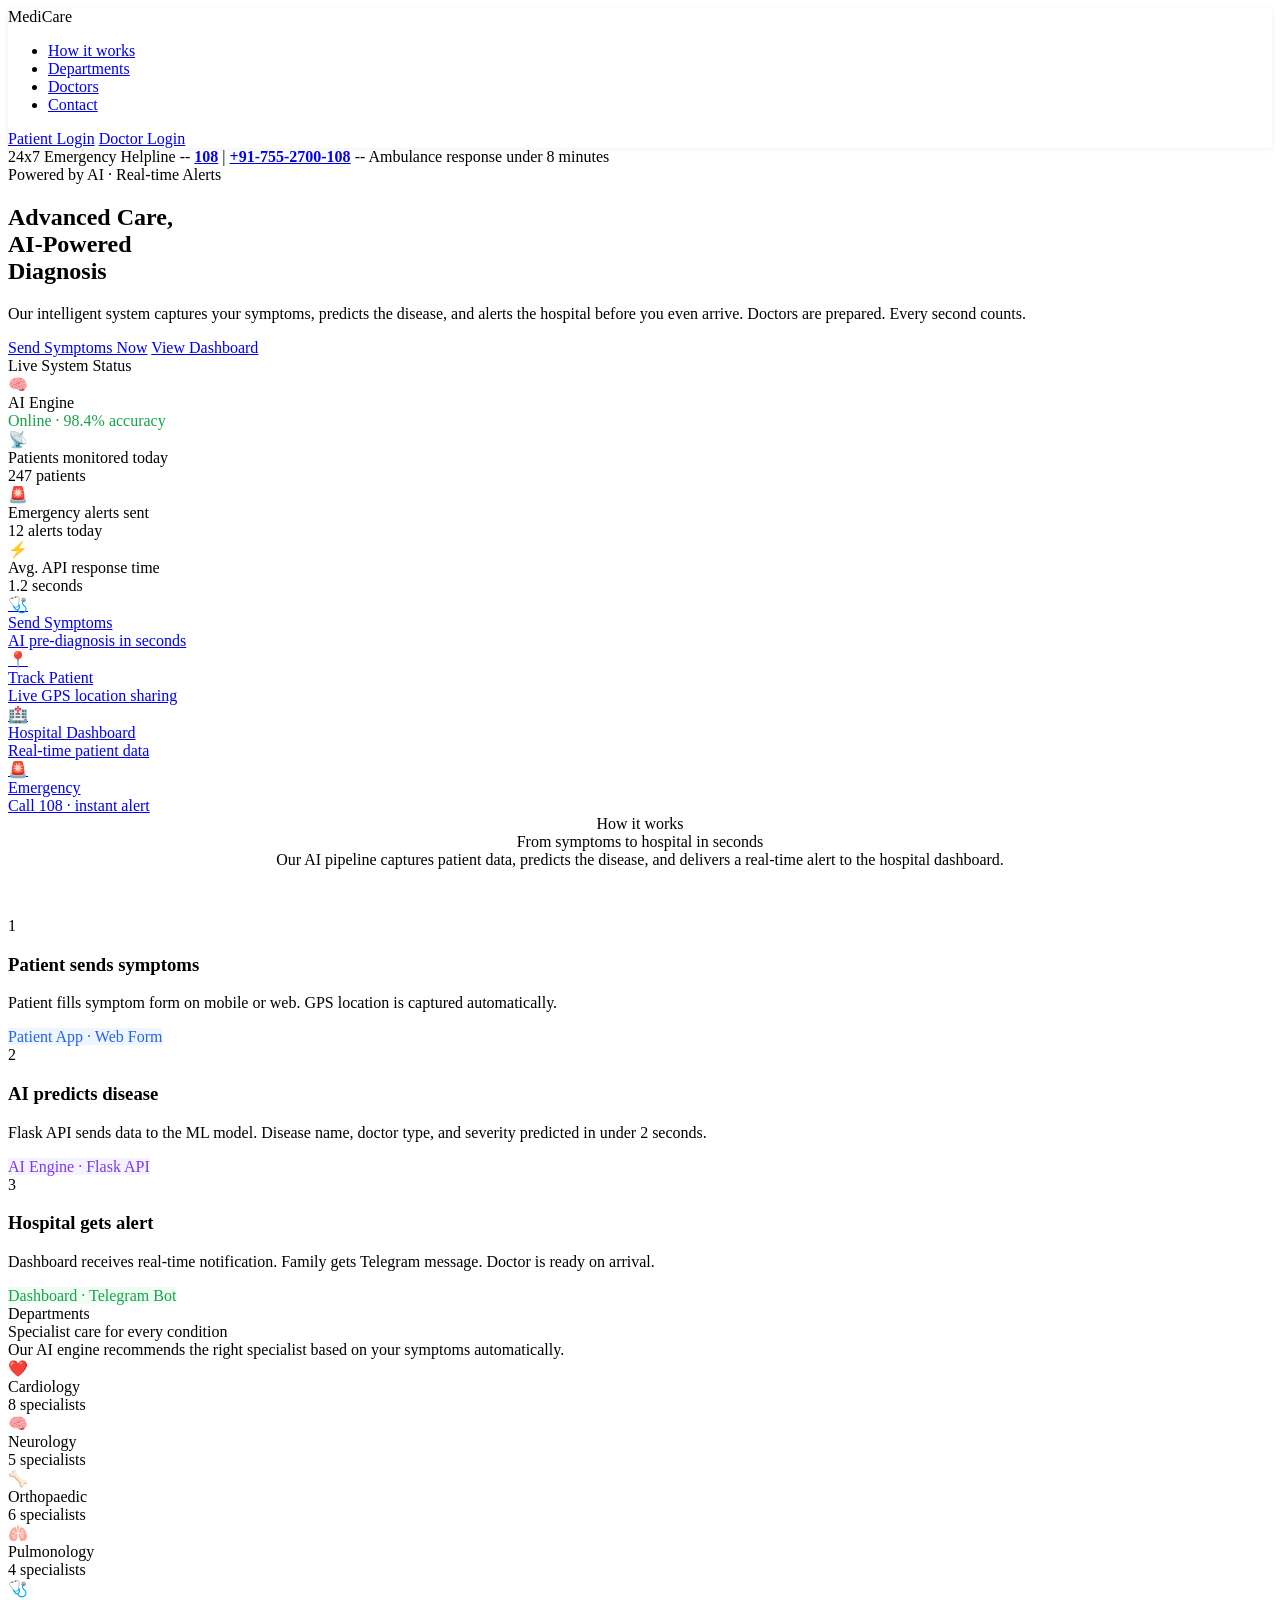
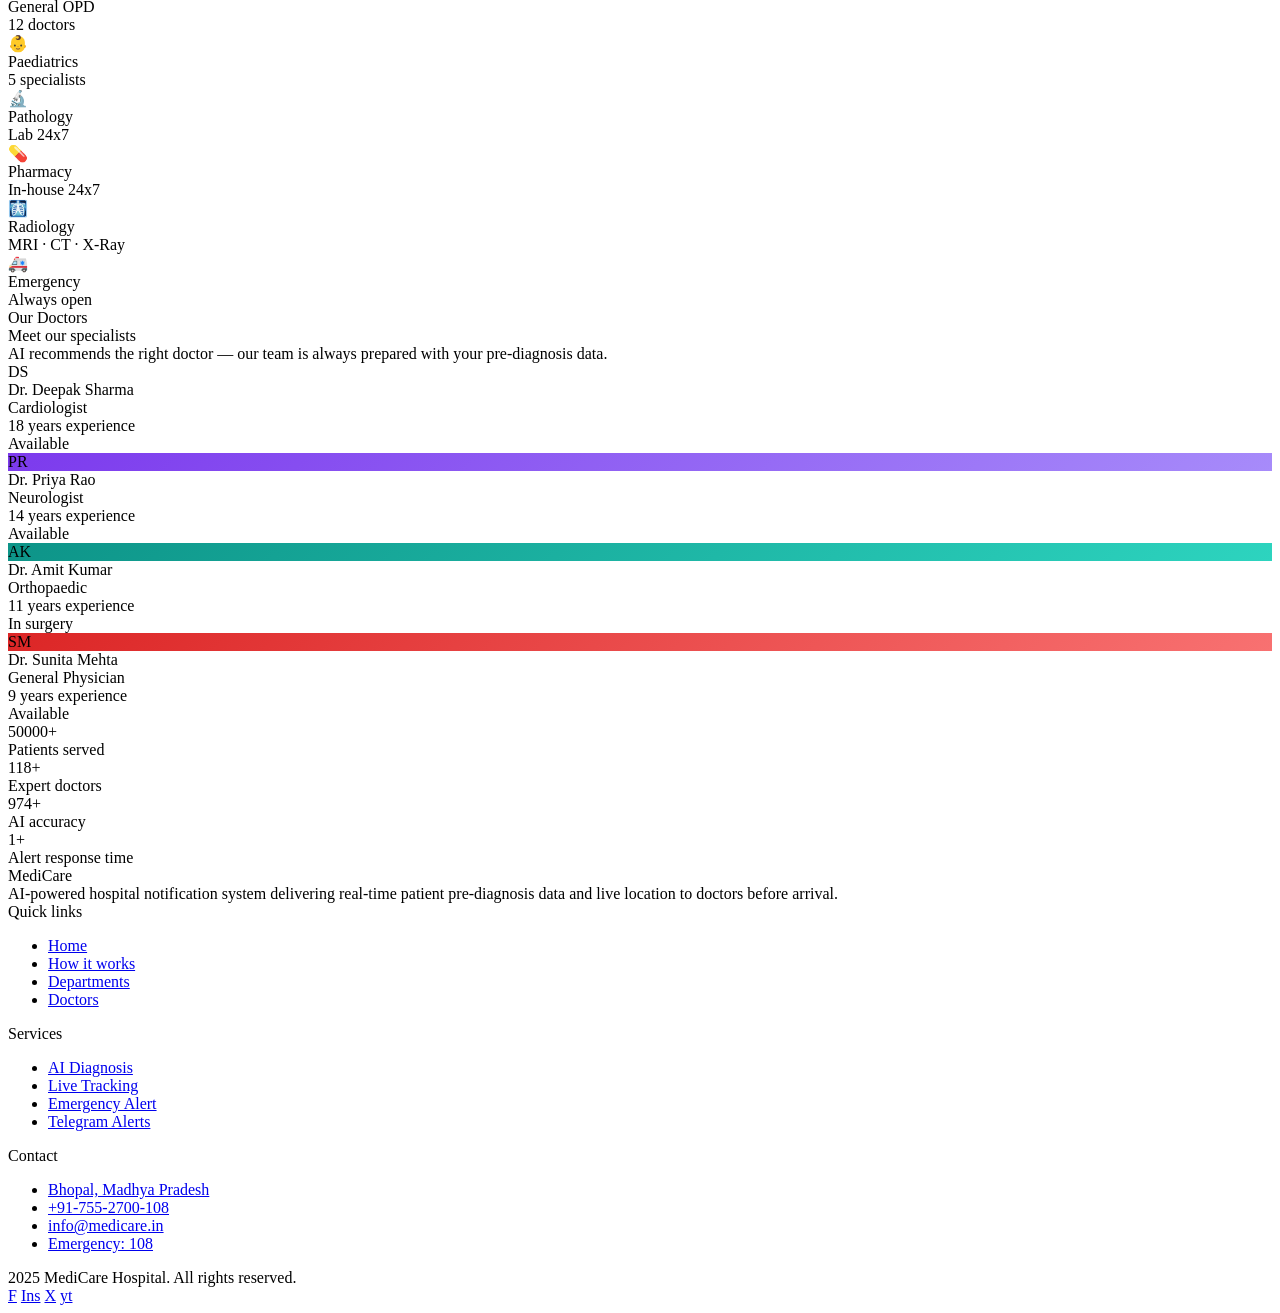
==== index.html @ 21684c30 "added python file" ====
<!DOCTYPE html>
<html lang="en">
<head>
  <meta charset="UTF-8"/>
  <meta name="viewport" content="width=device-width, initial-scale=1.0"/>
  <title>MediCare Hospital — AI-Powered Healthcare</title>
  <link href="https://fonts.googleapis.com/css2?family=Cormorant+Garamond:wght@600;700&family=DM+Sans:wght@300;400;500;600&display=swap" rel="stylesheet"/>
  <link rel="stylesheet" href="styles.css"/>
  <link rel="stylesheet" href="navbar-auth.css"/>
  
</head>
<body>

  <!-- NAVBAR -->
  <nav>
    <div class="logo">Medi<span>Care</span></div>
    <ul class="nav-links">
      <li><a href="#how">How it works</a></li>
      <li><a href="#departments">Departments</a></li>
      <li><a href="#doctors">Doctors</a></li>
      <li><a href="#contact">Contact</a></li>
      
    </ul>
    <div class="nav-right">
      <a href=" patient-login.html" class="btn btn-outline">Patient Login</a>
      <a href="doctor-login.html" class="btn btn-blue">Doctor Login</a>
    </div>
  </nav>


  <!-- EMERGENCY STRIP -->
  <div class="emergency-strip">
    <div class="pulse-dot"></div>
    <span>24x7 Emergency Helpline --</span>
    
  <a href="tel:108"><strong>108</strong></a> |
  <a href="tel:+917552700108"><strong>+91-755-2700-108</strong></a>


    <span>-- Ambulance response under 8 minutes</span>
  </div>
  

  <!-- HERO -->
  <section class="hero">
    <div class="hero-left">
      <div class="ai-badge">
        <div class="ai-badge-dot"></div>
        Powered by AI · Real-time Alerts
      </div>
      <h1>Advanced Care,<br/><span>AI-Powered</span><br/>Diagnosis</h1>
      <p>Our intelligent system captures your symptoms, predicts the disease, and alerts the hospital before you even arrive. Doctors are prepared. Every second counts.</p>
      <div class="hero-btns">
        <a href="#" id="sendSymptomsBtn" class="btn btn-blue btn-lg">Send Symptoms Now</a>
        <a href="#" id="dashboardHero" class="btn btn-outline btn-lg">View Dashboard</a>
      </div>
    </div>
    <div class="hero-right">
      <div class="hero-card">
        <div class="hero-card-title">Live System Status</div>
        <div class="stat-row">
          <div class="stat-icon blue">🧠</div>
          <div>
            <div class="stat-label">AI Engine</div>
            <div class="stat-value" style="color:#16a34a">Online · 98.4% accuracy</div>
          </div>
        </div>
        <div class="stat-row">
          <div class="stat-icon green">📡</div>
          <div>
            <div class="stat-label">Patients monitored today</div>
            <div class="stat-value">247 patients</div>
          </div>
        </div>
        <div class="stat-row">
          <div class="stat-icon red">🚨</div>
          <div>
            <div class="stat-label">Emergency alerts sent</div>
            <div class="stat-value">12 alerts today</div>
          </div>
        </div>
        <div class="stat-row">
          <div class="stat-icon amber">⚡</div>
          <div>
            <div class="stat-label">Avg. API response time</div>
            <div class="stat-value">1.2 seconds</div>
          </div>
        </div>
      </div>
    </div>
  </section>

  <!-- QUICK ACTIONS -->
  <div class="quick-actions">
    <a class="qa-item" id="qaSendSymptoms" href="#"><div class="qa-icon">🩺</div><div><div class="qa-text-title">Send Symptoms</div><div class="qa-text-sub">AI pre-diagnosis in seconds</div></div></a>
    <a class="qa-item" href="track patient.html"><div class="qa-icon">📍</div><div><div class="qa-text-title">Track Patient</div><div class="qa-text-sub">Live GPS location sharing</div></div></a>
    
<a class="qa-item" id="dashboardQA" href="#">
  <div class="qa-icon">🏥</div>
  <div>
    <div class="qa-text-title">Hospital Dashboard</div>
    <div class="qa-text-sub">Real-time patient data</div>
  </div>
</a>    
<a class="qa-item" href="#"><div class="qa-icon">🚨</div><div><div class="qa-text-title">Emergency</div><div class="qa-text-sub">Call 108 · instant alert</div></div></a>
  </div>

  <!-- HOW IT WORKS -->
  <section class="section how-section" id="how">
    <div style="text-align:center">
      <div class="section-tag">How it works</div>
      <div class="section-title">From symptoms to hospital in seconds</div>
      <div class="section-sub" style="margin:0 auto 48px">Our AI pipeline captures patient data, predicts the disease, and delivers a real-time alert to the hospital dashboard.</div>
    </div>
    <div class="steps">
      <div class="step">
        <div class="step-num">1</div>
        <h3>Patient sends symptoms</h3>
        <p>Patient fills symptom form on mobile or web. GPS location is captured automatically.</p>
        <span class="step-tag" style="background:#eff6ff;color:#2563eb">Patient App · Web Form</span>
      </div>
      <div class="step">
        <div class="step-num">2</div>
        <h3>AI predicts disease</h3>
        <p>Flask API sends data to the ML model. Disease name, doctor type, and severity predicted in under 2 seconds.</p>
        <span class="step-tag" style="background:#f5f3ff;color:#7c3aed">AI Engine · Flask API</span>
      </div>
      <div class="step">
        <div class="step-num">3</div>
        <h3>Hospital gets alert</h3>
        <p>Dashboard receives real-time notification. Family gets Telegram message. Doctor is ready on arrival.</p>
        <span class="step-tag" style="background:#f0fdf4;color:#16a34a">Dashboard · Telegram Bot</span>
      </div>
    </div>
  </section>

  <!-- DEPARTMENTS -->
  <section class="section dept-section" id="departments">
    <div class="section-tag">Departments</div>
    <div class="section-title">Specialist care for every condition</div>
    <div class="section-sub">Our AI engine recommends the right specialist based on your symptoms automatically.</div>
    <div class="dept-grid">
      <div class="dept-card"><span class="dept-icon">❤️</span><div class="dept-name">Cardiology</div><div class="dept-count">8 specialists</div></div>
      <div class="dept-card"><span class="dept-icon">🧠</span><div class="dept-name">Neurology</div><div class="dept-count">5 specialists</div></div>
      <div class="dept-card"><span class="dept-icon">🦴</span><div class="dept-name">Orthopaedic</div><div class="dept-count">6 specialists</div></div>
      <div class="dept-card"><span class="dept-icon">🫁</span><div class="dept-name">Pulmonology</div><div class="dept-count">4 specialists</div></div>
      <div class="dept-card"><span class="dept-icon">🩺</span><div class="dept-name">General OPD</div><div class="dept-count">12 doctors</div></div>
      <div class="dept-card"><span class="dept-icon">👶</span><div class="dept-name">Paediatrics</div><div class="dept-count">5 specialists</div></div>
      <div class="dept-card"><span class="dept-icon">🔬</span><div class="dept-name">Pathology</div><div class="dept-count">Lab 24x7</div></div>
      <div class="dept-card"><span class="dept-icon">💊</span><div class="dept-name">Pharmacy</div><div class="dept-count">In-house 24x7</div></div>
      <div class="dept-card"><span class="dept-icon">🩻</span><div class="dept-name">Radiology</div><div class="dept-count">MRI · CT · X-Ray</div></div>
      <div class="dept-card"><span class="dept-icon">🚑</span><div class="dept-name">Emergency</div><div class="dept-count">Always open</div></div>
     
    </div>
  </section>

  <!-- DOCTORS -->
  <section class="section doctors-section" id="doctors">
    <div class="section-tag">Our Doctors</div>
    <div class="section-title">Meet our specialists</div>
    <div class="section-sub">AI recommends the right doctor — our team is always prepared with your pre-diagnosis data.</div>
    <div class="doctors-grid">
      <div class="doctor-card">
        <div class="doctor-avatar">DS</div>
        <div class="doctor-name">Dr. Deepak Sharma</div>
        <div class="doctor-spec">Cardiologist</div>
        <div class="doctor-exp">18 years experience</div>
        <span class="available-badge available">Available</span>
      </div>
      <div class="doctor-card">
        <div class="doctor-avatar" style="background:linear-gradient(135deg,#7c3aed,#a78bfa)">PR</div>
        <div class="doctor-name">Dr. Priya Rao</div>
        <div class="doctor-spec">Neurologist</div>
        <div class="doctor-exp">14 years experience</div>
        <span class="available-badge available">Available</span>
      </div>
      <div class="doctor-card">
        <div class="doctor-avatar" style="background:linear-gradient(135deg,#0d9488,#2dd4bf)">AK</div>
        <div class="doctor-name">Dr. Amit Kumar</div>
        <div class="doctor-spec">Orthopaedic</div>
        <div class="doctor-exp">11 years experience</div>
        <span class="available-badge busy">In surgery</span>
      </div>
      <div class="doctor-card">
        <div class="doctor-avatar" style="background:linear-gradient(135deg,#dc2626,#f87171)">SM</div>
        <div class="doctor-name">Dr. Sunita Mehta</div>
        <div class="doctor-spec">General Physician</div>
        <div class="doctor-exp">9 years experience</div>
        <span class="available-badge available">Available</span>
      </div>
    </div>
  </section>

  <!-- STATS -->
  <section class="stats-section">
    <div class="stats-grid">
      <div class="stat-item"><div class="stat-number">50,000+</div><div class="stat-divider"></div><div class="stat-name">Patients served</div></div>
      <div class="stat-item"><div class="stat-number">120+</div><div class="stat-divider"></div><div class="stat-name">Expert doctors</div></div>
      <div class="stat-item"><div class="stat-number">98.4%</div><div class="stat-divider"></div><div class="stat-name">AI accuracy</div></div>
      <div class="stat-item"><div class="stat-number">2s</div><div class="stat-divider"></div><div class="stat-name">Alert response time</div></div>
    </div>
  </section>

  <!-- FOOTER -->
  <footer id="contact">
    <div class="footer-grid">
      <div>
        <div class="footer-logo">Medi<span>Care</span></div>
        <div class="footer-desc">AI-powered hospital notification system delivering real-time patient pre-diagnosis data and live location to doctors before arrival.</div>
      </div>
      <div>
        <div class="footer-heading">Quick links</div>
        <ul class="footer-links">
          <li><a href="#">Home</a></li>
          <li><a href="#how">How it works</a></li>
          <li><a href="#departments">Departments</a></li>
          <li><a href="#doctors">Doctors</a></li>
        </ul>
      </div>
      <div>
        <div class="footer-heading">Services</div>
        <ul class="footer-links">
          <li><a href="#">AI Diagnosis</a></li>
          <li><a href="#">Live Tracking</a></li>
          <li><a href="#">Emergency Alert</a></li>
          <li><a href="#">Telegram Alerts</a></li>
        </ul>
      </div>
      <div>
        <div class="footer-heading">Contact</div>
        <ul class="footer-links">
          <li><a href="#">Bhopal, Madhya Pradesh</a></li>
          <li><a href="#">+91-755-2700-108</a></li>
          <li><a href="#">info@medicare.in</a></li>
          <li><a href="#">Emergency: 108</a></li>
        </ul>
      </div>
    </div>
    <div class="footer-bottom">
      <div class="footer-copy">2025 MediCare Hospital. All rights reserved.</div>
      <div class="footer-socials">
        <a class="social-btn" href="https://www.facebook.com/" target="_blank">F</a>
<a class="social-btn" href="https://www.instagram.com/" target="_blank">Ins</a>
<a class="social-btn" href="https://x.com/" target="_blank">X</a>
<a class="social-btn" href="https://www.youtube.com/" target="_blank">yt</a>
    </div>
  </footer>
  <!-- Patient login-->

  
<script src="script.js"></script>
<script src="Auth.js"></script>
<script>
  Auth.updateNavbar(); // navbar check karo page load pe
</script>
</body>
</html>
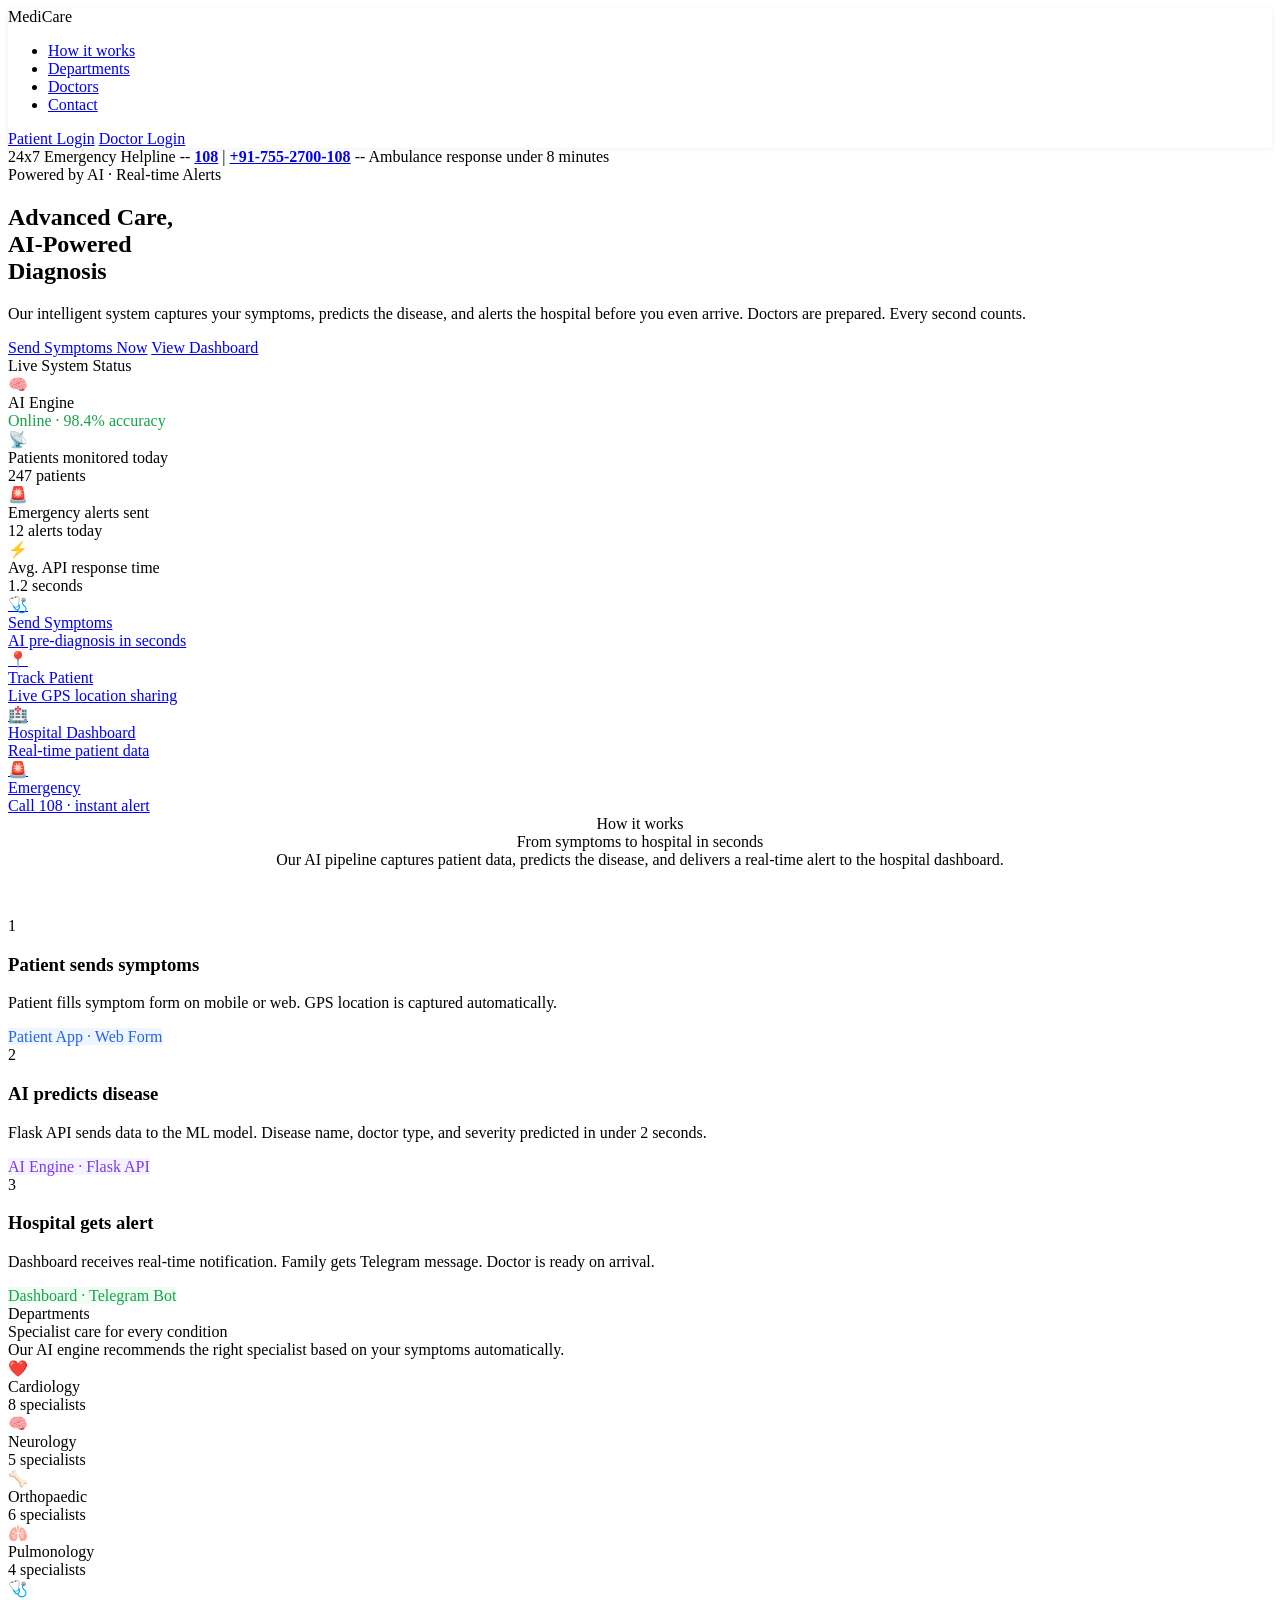
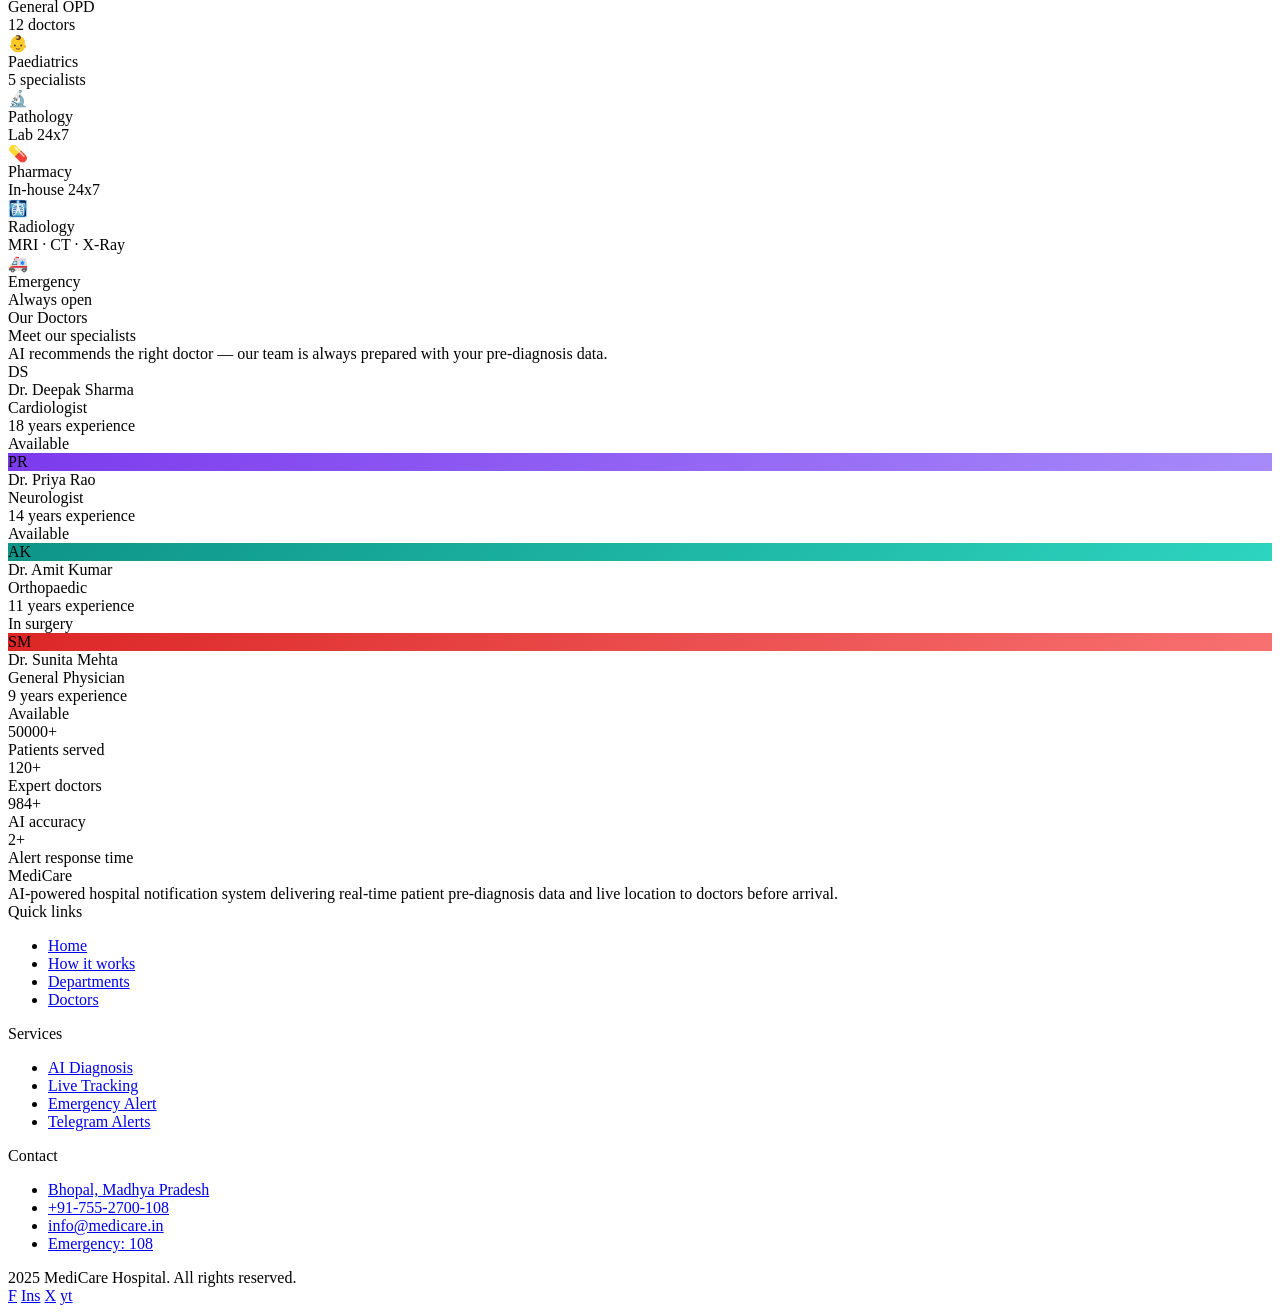
==== commit 025fae2d: "Added ML backend + improved AI fallback logic" ====
--- a/index.html
+++ b/index.html
@@ -5,8 +5,8 @@
   <meta name="viewport" content="width=device-width, initial-scale=1.0"/>
   <title>MediCare Hospital — AI-Powered Healthcare</title>
   <link href="https://fonts.googleapis.com/css2?family=Cormorant+Garamond:wght@600;700&family=DM+Sans:wght@300;400;500;600&display=swap" rel="stylesheet"/>
-  <link rel="stylesheet" href="styles.css"/>
-  <link rel="stylesheet" href="navbar-auth.css"/>
+  <link rel="stylesheet" href="Styles.css"/>
+  <link rel="stylesheet" href="Navbar auth.css"/>
   
 </head>
 <body>
@@ -22,7 +22,7 @@
       
     </ul>
     <div class="nav-right">
-      <a href=" patient-login.html" class="btn btn-outline">Patient Login</a>
+      <a href="patient-login.html" class="btn btn-outline">Patient Login</a>
       <a href="doctor-login.html" class="btn btn-blue">Doctor Login</a>
     </div>
   </nav>
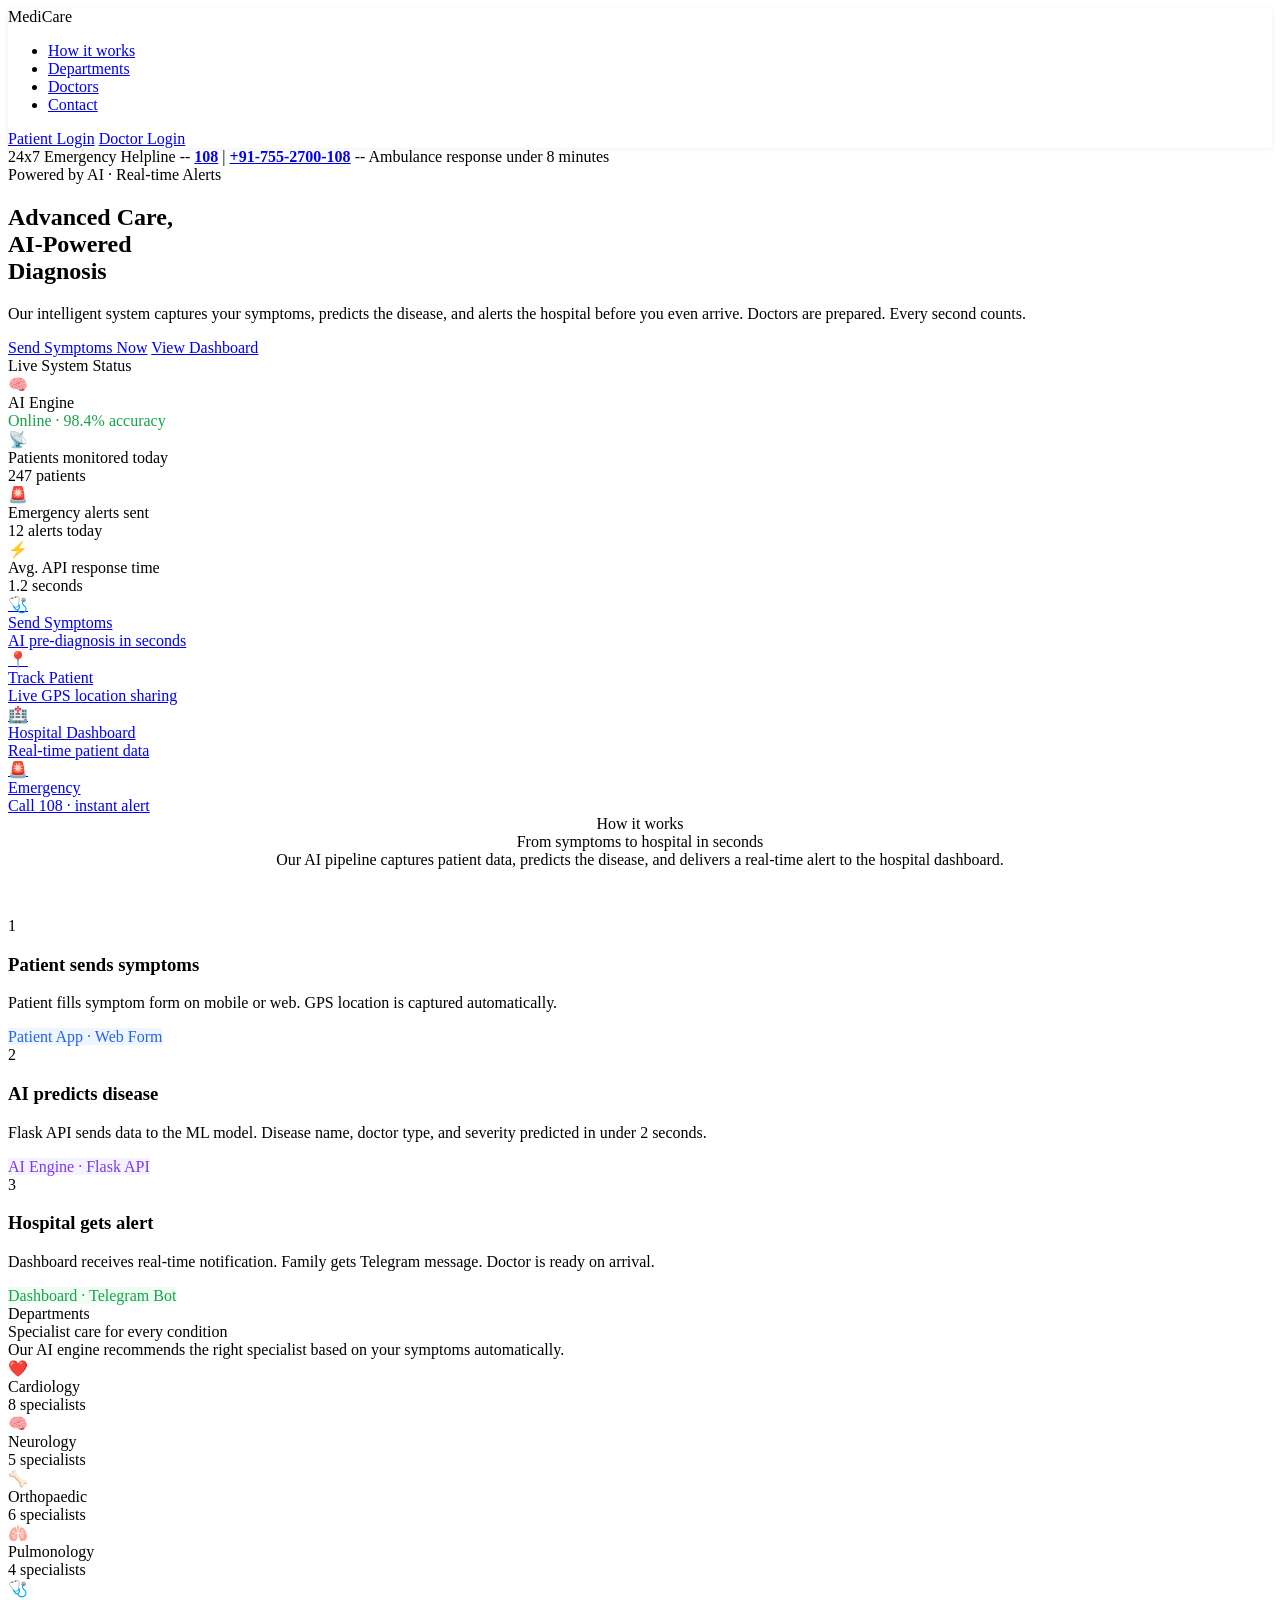
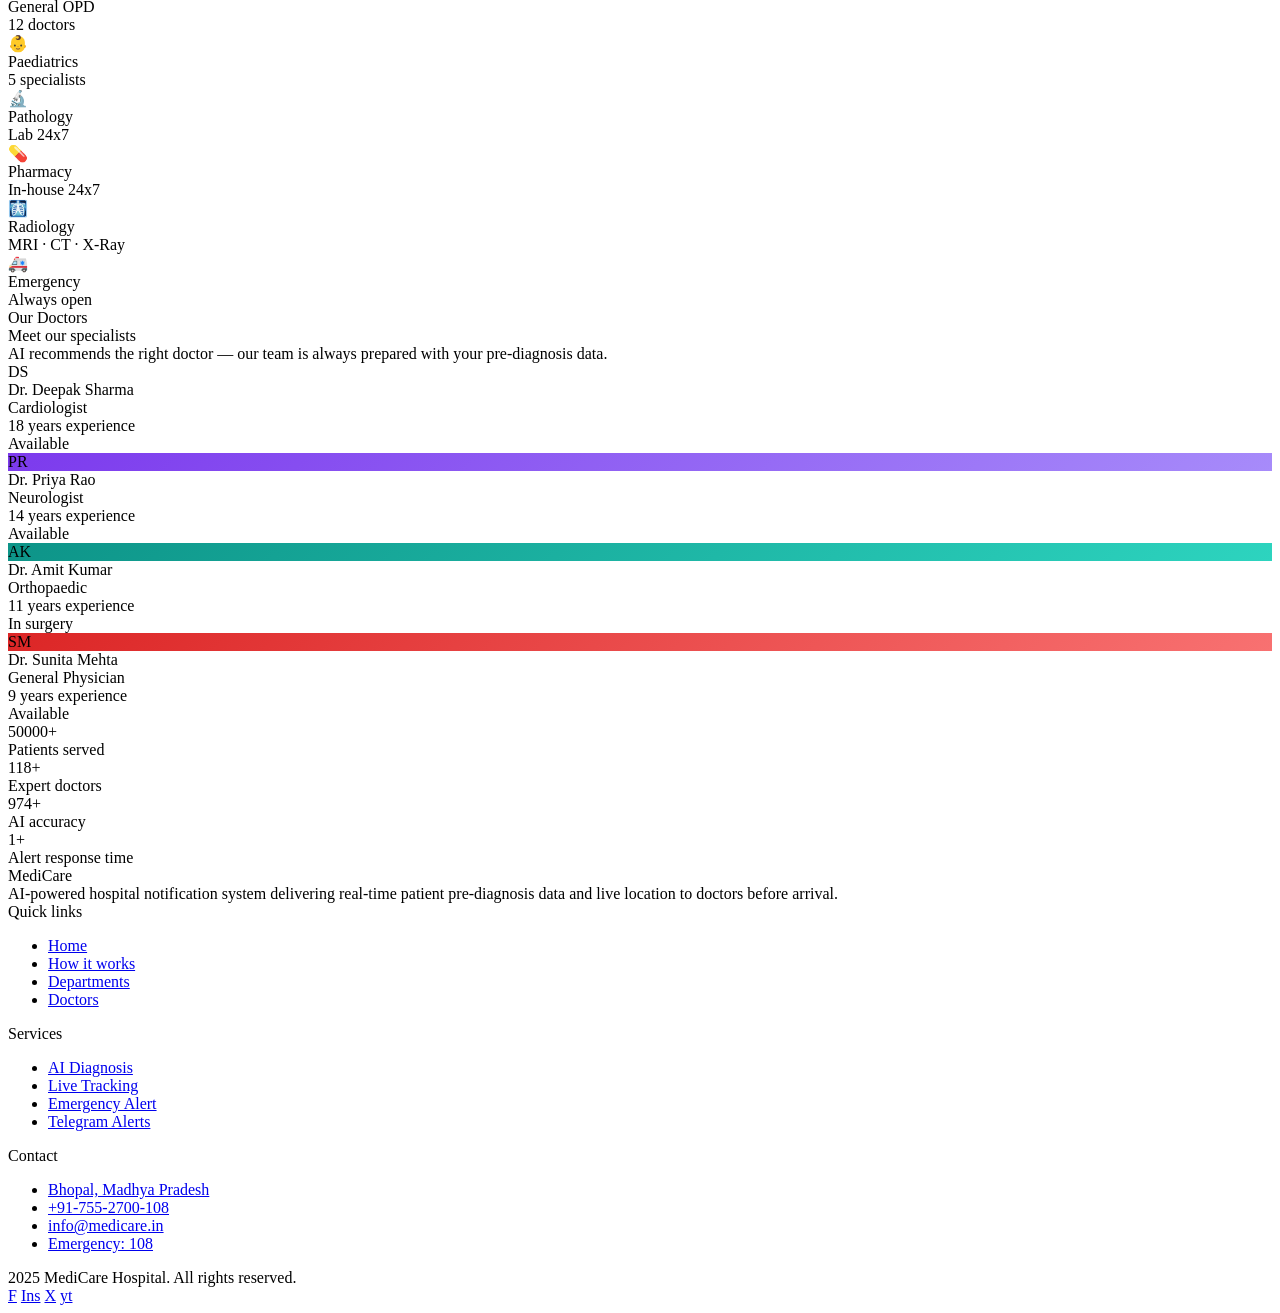
==== commit 4f5a919f: "added new function in python" ====
--- a/index.html
+++ b/index.html
@@ -7,6 +7,7 @@
   <link href="https://fonts.googleapis.com/css2?family=Cormorant+Garamond:wght@600;700&family=DM+Sans:wght@300;400;500;600&display=swap" rel="stylesheet"/>
   <link rel="stylesheet" href="Styles.css"/>
   <link rel="stylesheet" href="Navbar auth.css"/>
+  <link rel="stylesheet" href="dept-doctors-extra.css"/>
   
 </head>
 <body>
@@ -250,6 +251,7 @@
   
 <script src="script.js"></script>
 <script src="Auth.js"></script>
+<script src="department-doctors.js"></script>
 <script>
   Auth.updateNavbar(); // navbar check karo page load pe
 </script>
--- a/dept-doctors-extra.css
+++ b/dept-doctors-extra.css
@@ -0,0 +1,42 @@
+/* ── Department card — clickable + active state ── */
+.dept-clickable {
+  cursor: pointer;
+  transition: border-color 0.2s, box-shadow 0.2s, transform 0.15s;
+}
+
+.dept-clickable:hover {
+  border-color: #2563eb;
+  box-shadow: 0 4px 16px rgba(37,99,235,0.12);
+  transform: translateY(-2px);
+}
+
+.dept-card.active {
+  border-color: #2563eb !important;
+  background: rgba(37,99,235,0.05) !important;
+  box-shadow: 0 0 0 2px rgba(37,99,235,0.2);
+}
+
+.dept-card.active .dept-name {
+  color: #2563eb;
+  font-weight: 600;
+}
+
+/* Emergency card */
+.dept-emergency {
+  cursor: pointer;
+}
+
+.dept-emergency:hover {
+  border-color: #dc2626 !important;
+  box-shadow: 0 4px 16px rgba(220,38,38,0.12);
+}
+
+/* Doctors grid fade-in when re-rendered */
+.doctors-grid {
+  transition: opacity 0.3s;
+}
+
+/* Doctor availability badge — smooth transition */
+.available-badge {
+  transition: opacity 0.3s, background 0.3s;
+}
